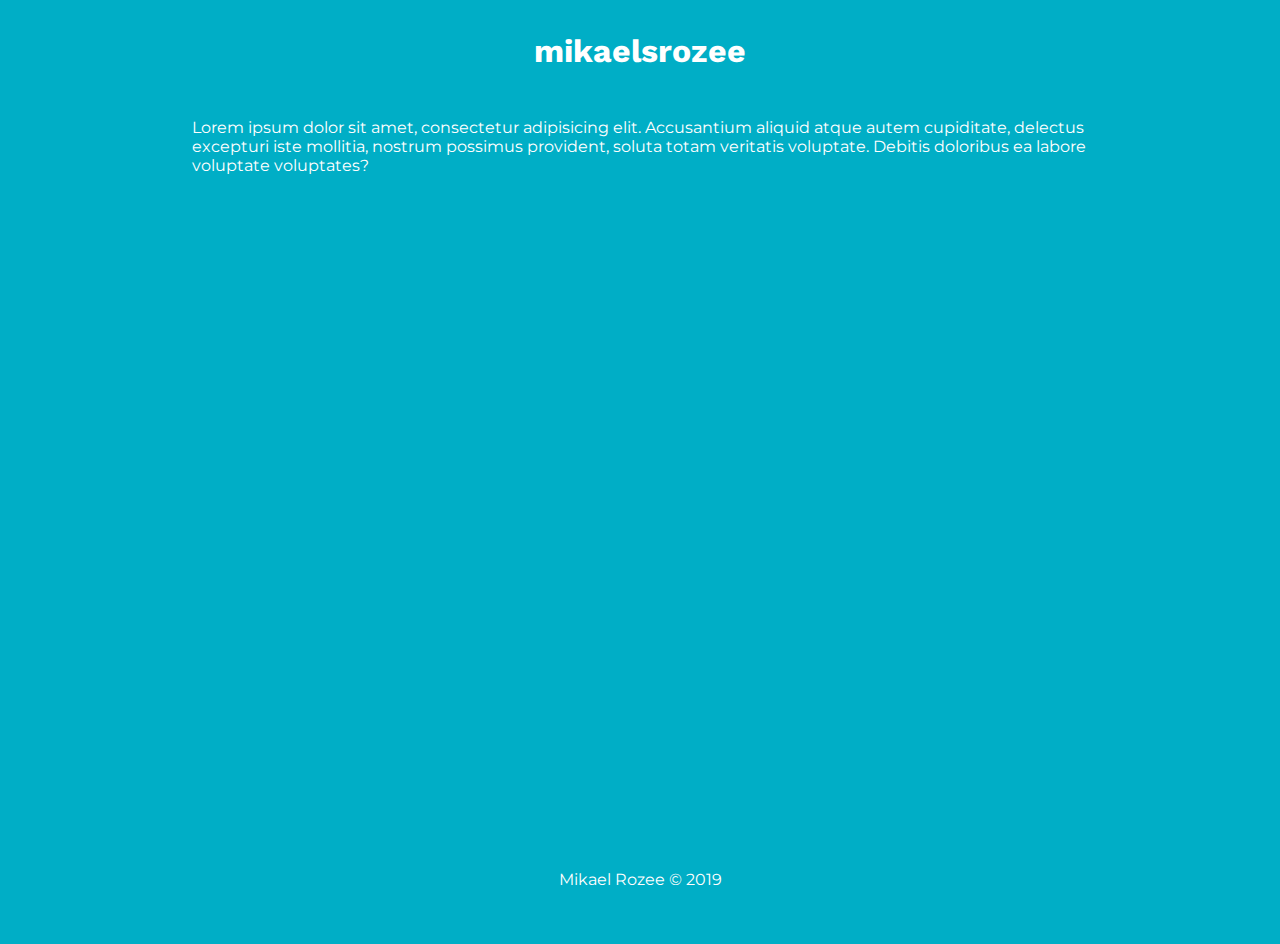
==== index.html @ 4bc17aa0 "basic website" ====
<!DOCTYPE html>
<html lang="en">
<head>
    <meta charset="UTF-8">
    <link rel="stylesheet" href="styles/style.css">
    <title>mikaelsrozee</title>
</head>
<body>
    <header>
        <h1>mikaelsrozee</h1>
    </header>
    <main>
        <p>Lorem ipsum dolor sit amet, consectetur adipisicing elit. Accusantium aliquid atque autem cupiditate,
            delectus excepturi iste mollitia, nostrum possimus provident, soluta totam veritatis voluptate. Debitis
            doloribus ea labore voluptate voluptates?</p>
    </main>
    <footer>
        <p>Mikael Rozee &copy 2019</p>
    </footer>
</body>
</html>
---- styles/style.css ----
@import url('https://fonts.googleapis.com/css?family=Montserrat');
@import url('https://fonts.googleapis.com/css?family=Work+Sans');

* {
    font-family: "Montserrat", sans-serif;
    padding: 0;
    margin: 0;
}

body {
    background: #00AEC6;
    color: white;
    min-height: 100%;
    overflow: hidden;
}

h1, h2, h3, h4, h5, h6 {
    font-family: "Work Sans", serif;
}

header, footer {
    display: flex;
    min-height: 10vh;
}

header *, footer * {
    margin: 0 auto;
    padding: 1em;
}

main {
    padding: 1em 15vw;
    min-height: 80vh;
}
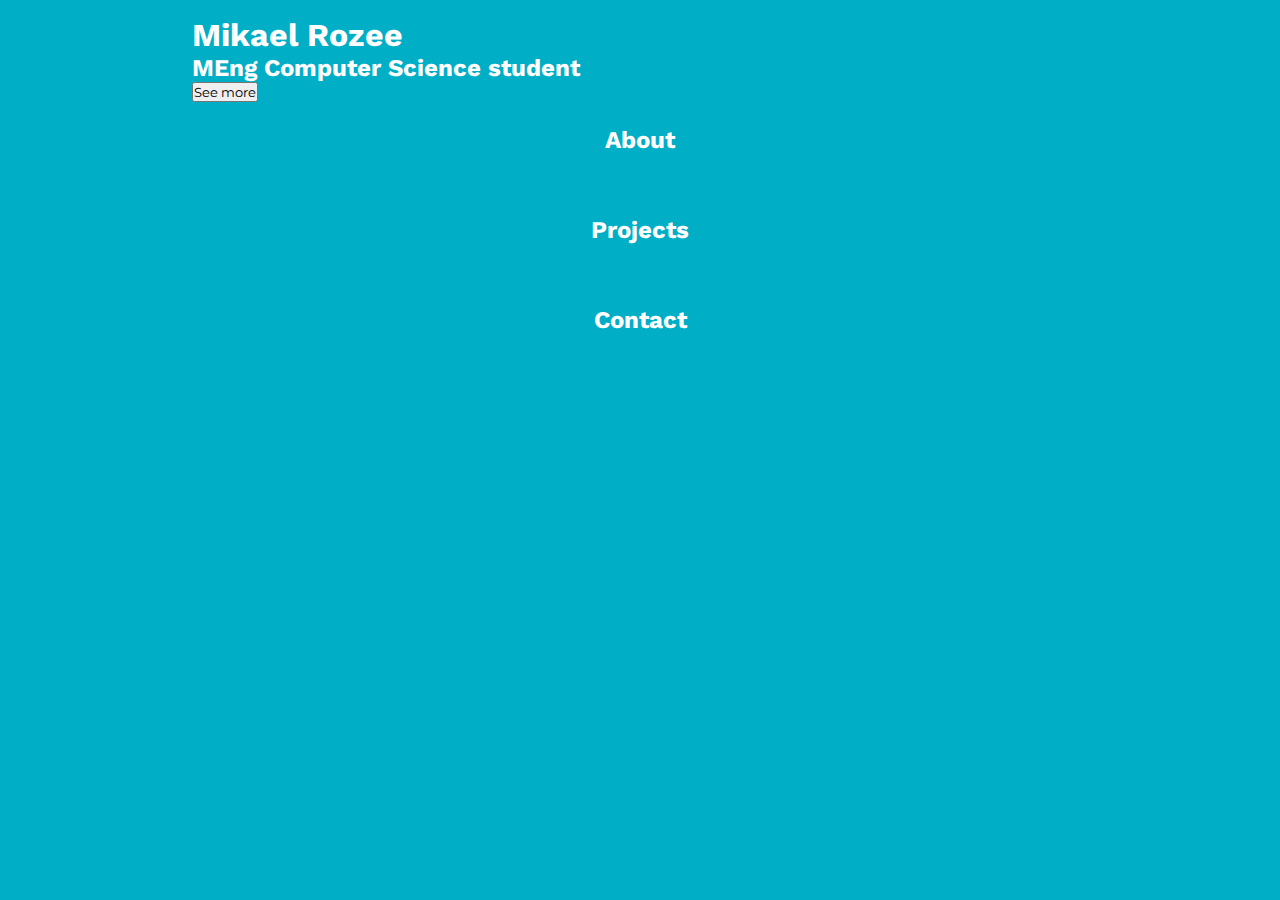
==== commit 458b6638: "add favicon" ====
--- a/index.html
+++ b/index.html
@@ -2,20 +2,38 @@
 <html lang="en">
 <head>
     <meta charset="UTF-8">
+    <meta name="viewport" content="width=device-width, initial-scale=1">
+    <link rel="stylesheet" href="https://use.fontawesome.com/releases/v5.8.1/css/all.css" integrity="sha384-50oBUHEmvpQ+1lW4y57PTFmhCaXp0ML5d60M1M7uH2+nqUivzIebhndOJK28anvf" crossorigin="anonymous">
     <link rel="stylesheet" href="styles/style.css">
+    <link rel="shortcut icon" href="media/favicon.png">
     <title>mikaelsrozee</title>
 </head>
 <body>
-    <header>
-        <h1>mikaelsrozee</h1>
-    </header>
     <main>
-        <p>Lorem ipsum dolor sit amet, consectetur adipisicing elit. Accusantium aliquid atque autem cupiditate,
-            delectus excepturi iste mollitia, nostrum possimus provident, soluta totam veritatis voluptate. Debitis
-            doloribus ea labore voluptate voluptates?</p>
+        <section id="intro">
+            <div class="section-center">
+                <h1>Mikael Rozee</h1>
+                <h2>MEng Computer Science student</h2>
+                <button><span>See more</span><i class="fas fa-arrow-right"></i></button>
+            </div>
+        </section>
+        <section id="about">
+            <header>
+                <h2>About</h2>
+            </header>
+        </section>
+        <section id="projects">
+            <header>
+                <h2>Projects</h2>
+            </header>
+        </section>
+        <section id="contact">
+            <header>
+                <h2>Contact</h2>
+            </header>
+        </section>
     </main>
-    <footer>
-        <p>Mikael Rozee &copy 2019</p>
-    </footer>
+
+    <script src="scripts/scrollTo.js"></script>
 </body>
 </html>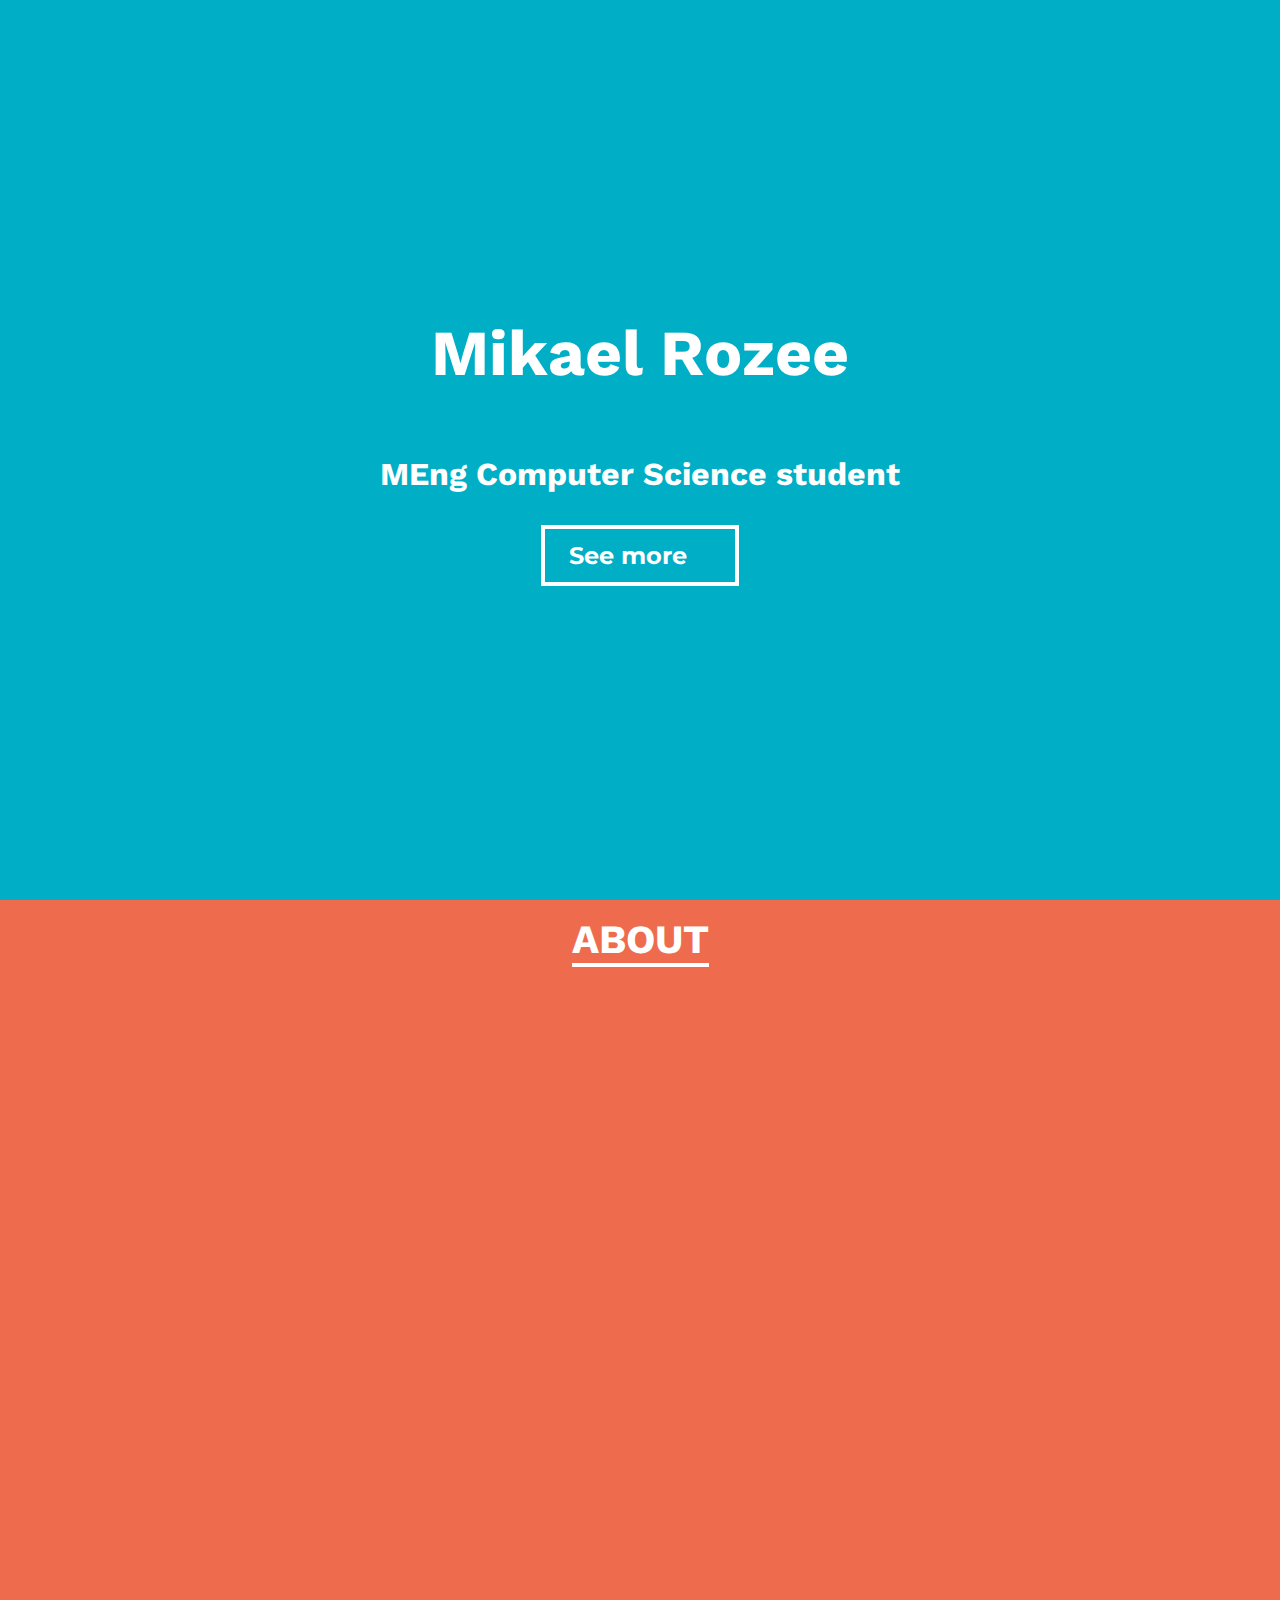
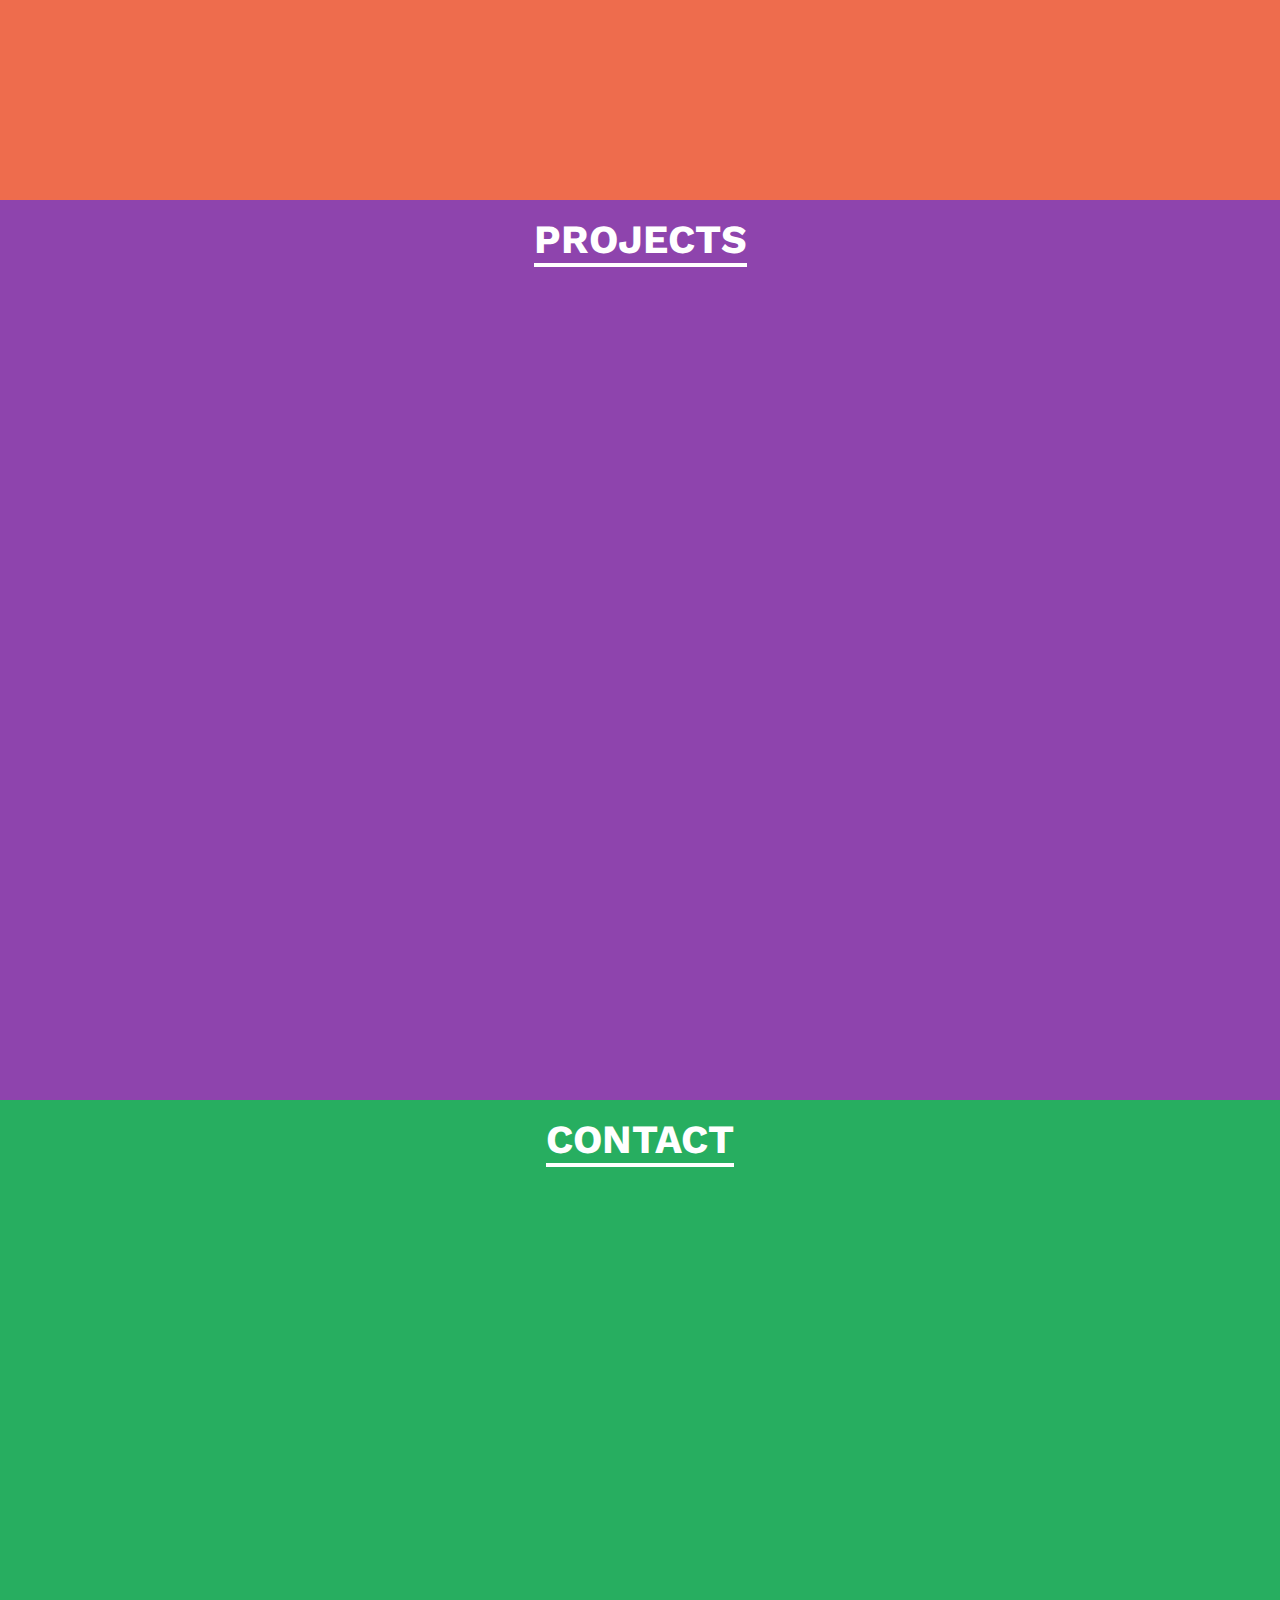
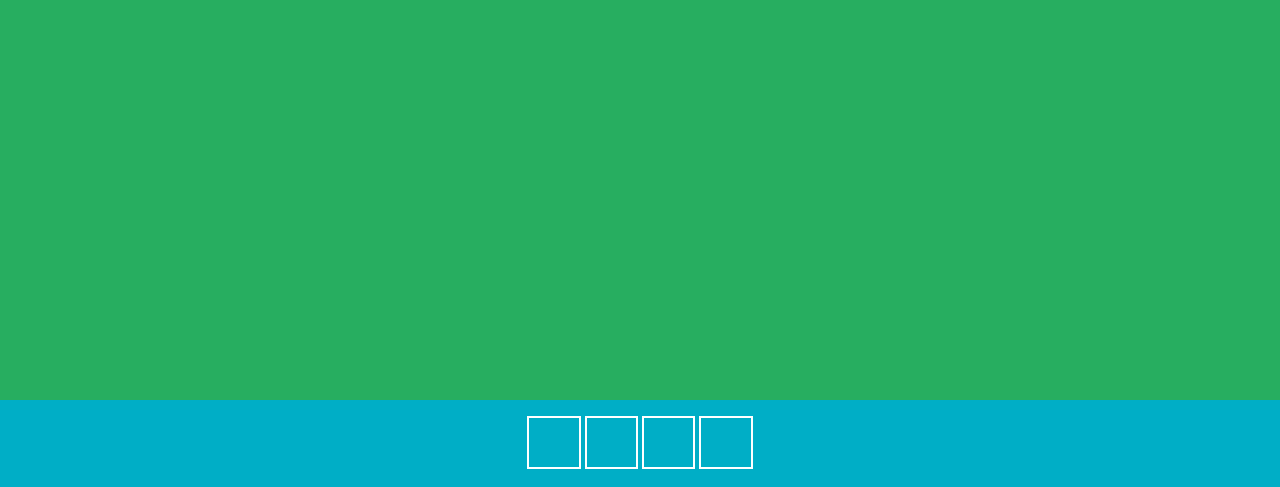
==== commit cc0b0c4a: "create footer" ====
--- a/index.html
+++ b/index.html
@@ -32,6 +32,16 @@
                 <h2>Contact</h2>
             </header>
         </section>
+        <footer>
+            <div class="section-center">
+                <div>
+                    <a href="https://twitter.com/_mikaelsrozee"><button><i class="fab fa-twitter fa-3x"></i></button></a>
+                    <a href="https://github.com/mikaelsrozee"><button><i class="fab fa-github fa-3x"></i></button></a>
+                    <a href="https://linkedin.com/in/mikaelsrozee/"><button><i class="fab fa-linkedin fa-3x"></i></button></a>
+                    <a href="mailto:mikaelsrozee@gmail.com"><button><i class="fas fa-at fa-3x"></i></button></a>
+                </div>
+            </div>
+        </footer>
     </main>
 
     <script src="scripts/scrollTo.js"></script>
--- a/styles/style.css
+++ b/styles/style.css
@@ -1,5 +1,21 @@
 @import url('https://fonts.googleapis.com/css?family=Montserrat');
 @import url('https://fonts.googleapis.com/css?family=Work+Sans');
+
+@keyframes rotate90 {
+    from {transform: rotate(0deg)}
+    to {transform: rotate(90deg)}
+}
+
+@keyframes highlight {
+    from {
+        background: none;
+        border-color: white;
+    }
+    to {
+        background: salmon;
+        border-color: salmon;
+    }
+}
 
 * {
     font-family: "Montserrat", sans-serif;
@@ -7,31 +23,113 @@
     margin: 0;
 }
 
-body {
+html {
+    scroll-behavior: smooth;
+}
+
+body, body a {
     background: #00AEC6;
     color: white;
-    min-height: 100%;
-    overflow: hidden;
 }
 
 h1, h2, h3, h4, h5, h6 {
     font-family: "Work Sans", serif;
 }
 
-header, footer {
+section {
+    height: 100vh;
     display: flex;
-    min-height: 10vh;
+    flex-direction: column;
 }
 
-header *, footer * {
-    margin: 0 auto;
-    padding: 1em;
+section > header {
+    display: flex;
+    padding-top: 1em;
+    text-align: center;
 }
 
-main {
-    padding: 1em 15vw;
-    min-height: 80vh;
+section > header h2 {
+    margin: 0 auto;
+    font-size: 250%;
+    text-transform: uppercase;
+
+    border-bottom: 0.1em white solid;
 }
 
+.section-center {
+    display: flex;
+    flex-direction: column;
+    margin: auto auto;
+    max-width: 80vw;
+    text-align: center;
+}
 
+.section-center > * {
+    margin: auto auto;
+}
 
+#intro h1 {
+    font-size: 400%;
+    padding-bottom: 1em;
+}
+
+#intro h2 {
+    font-size: 200%;
+    padding-bottom: 1em;
+}
+
+#intro button {
+    border: 0.2em white solid;
+    padding: 0.5em 1em;
+    background: none;
+    color: white;
+    font-size: 150%;
+    text-align: left;
+    font-weight: bold;
+}
+
+#intro span {
+    padding-right: 1em;
+}
+
+#intro i {
+    display: inline-block;
+}
+
+#intro button:hover > i {
+    animation: rotate90 0.5s forwards;
+}
+
+button:hover {
+    cursor: pointer;
+    animation: highlight 0.5s forwards;
+}
+
+#about {
+    background: #EE6C4D;
+}
+
+#about h2, #projects h2, #contact h2 {
+    color: white;
+    border-color: white;
+}
+
+#projects {
+    background: #8e44ad;
+}
+
+#contact {
+    background: #27ae60;
+}
+
+footer button {
+    background: none;
+    width: 4em;
+    height: 4em;
+    color: white;
+    border: 0.2em solid white;
+}
+
+footer > .section-center > div {
+    padding: 1em;
+}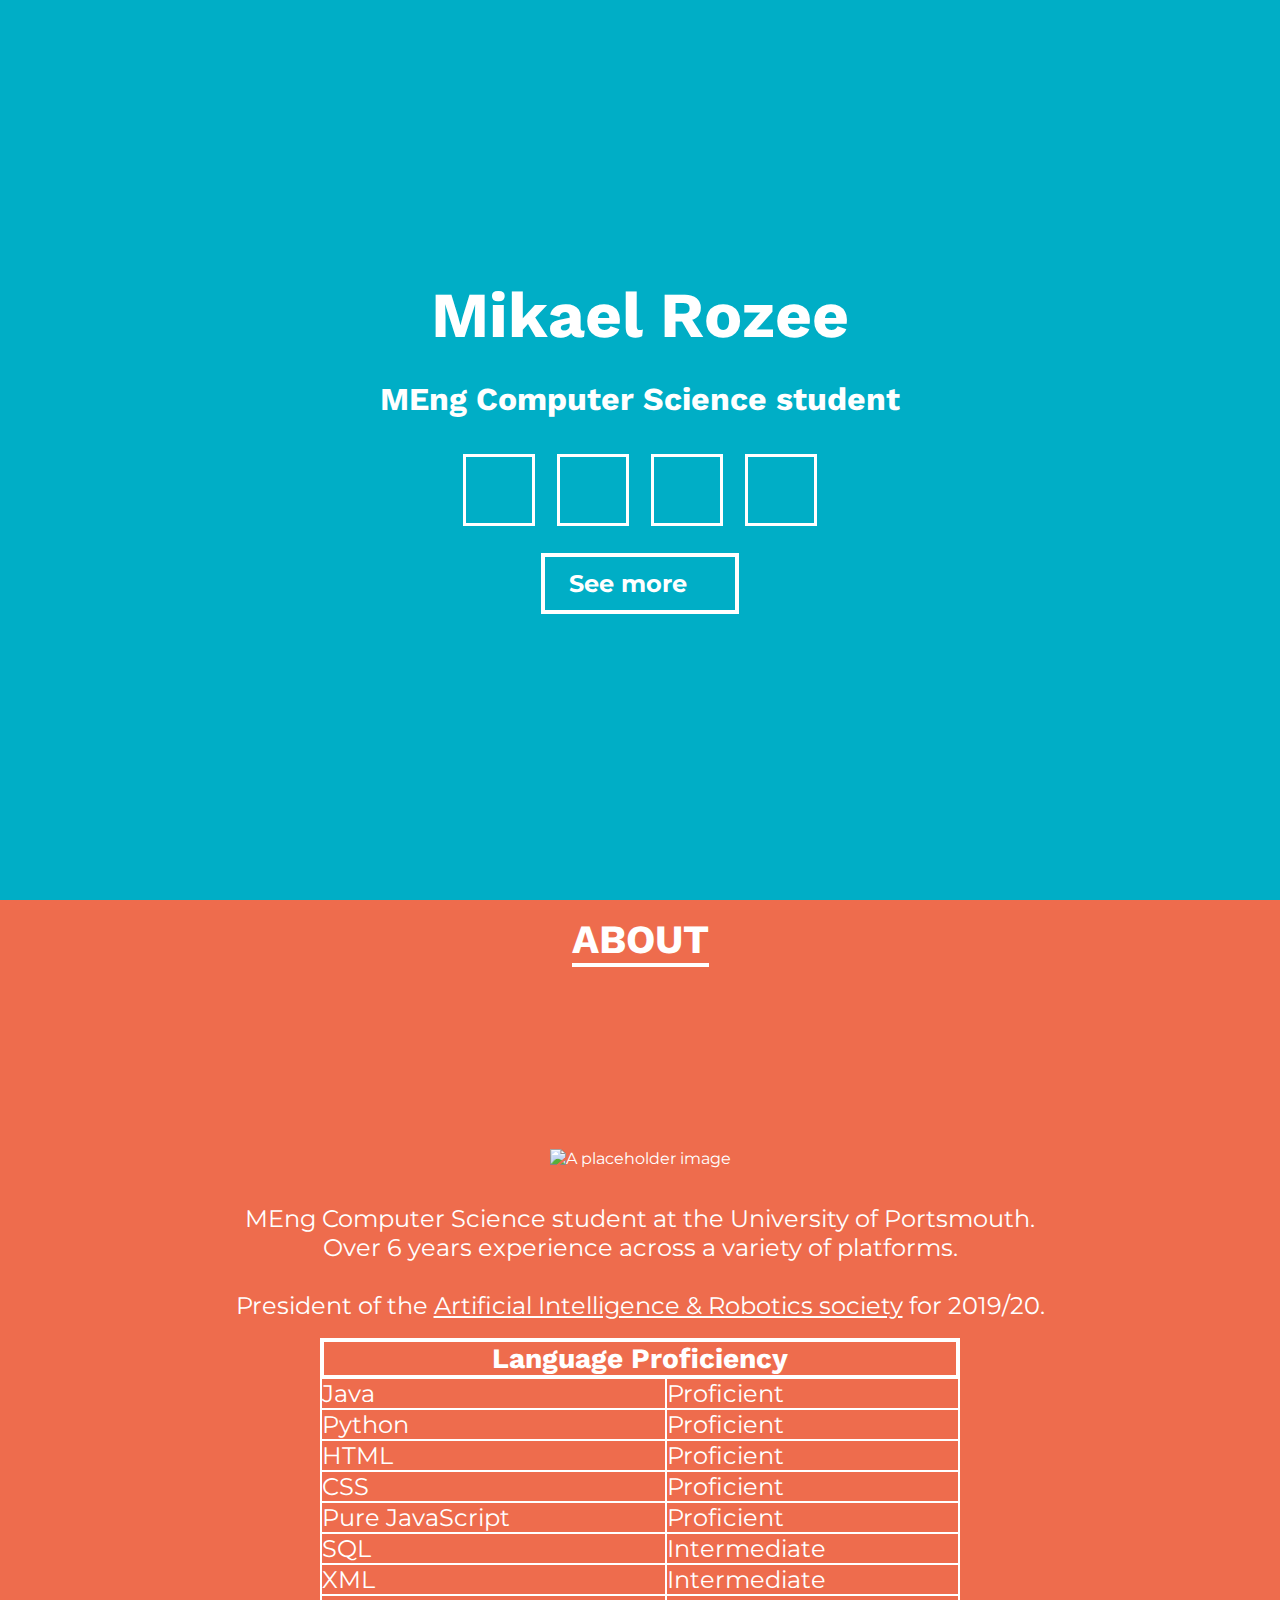
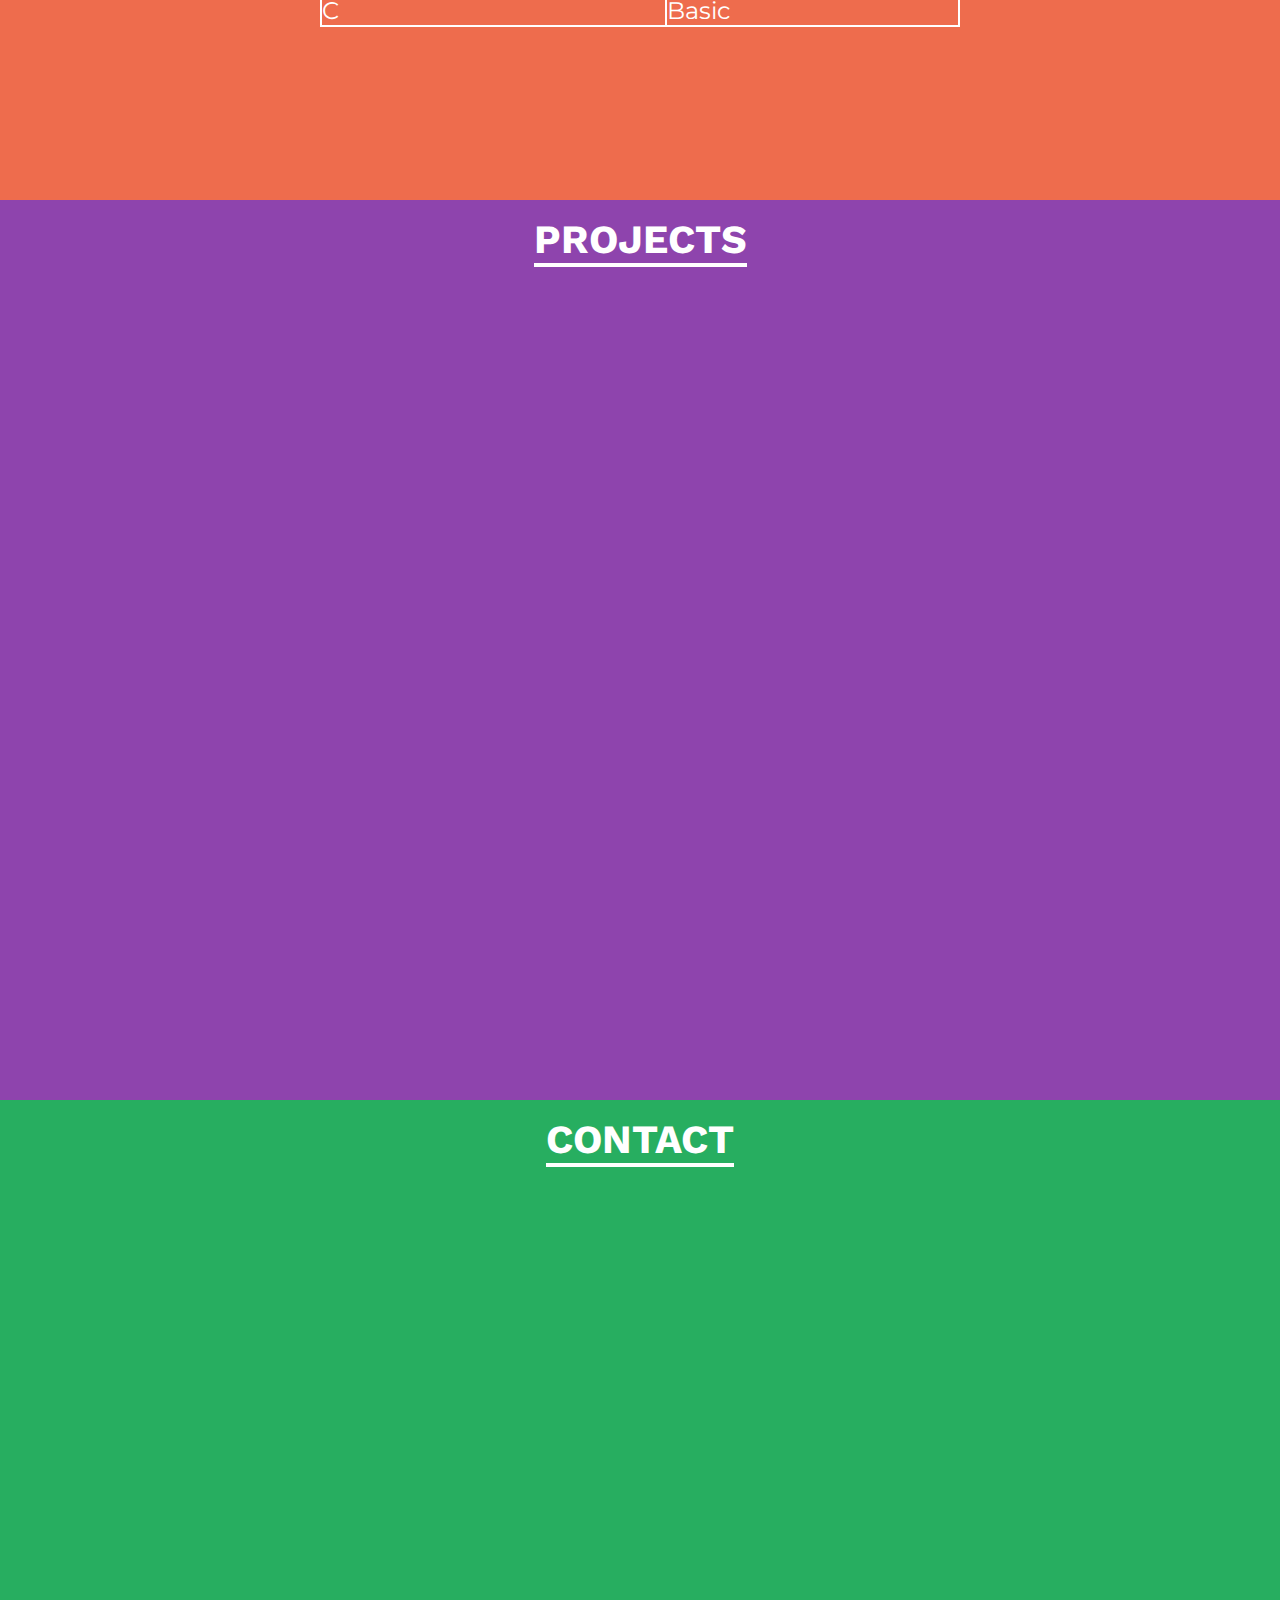
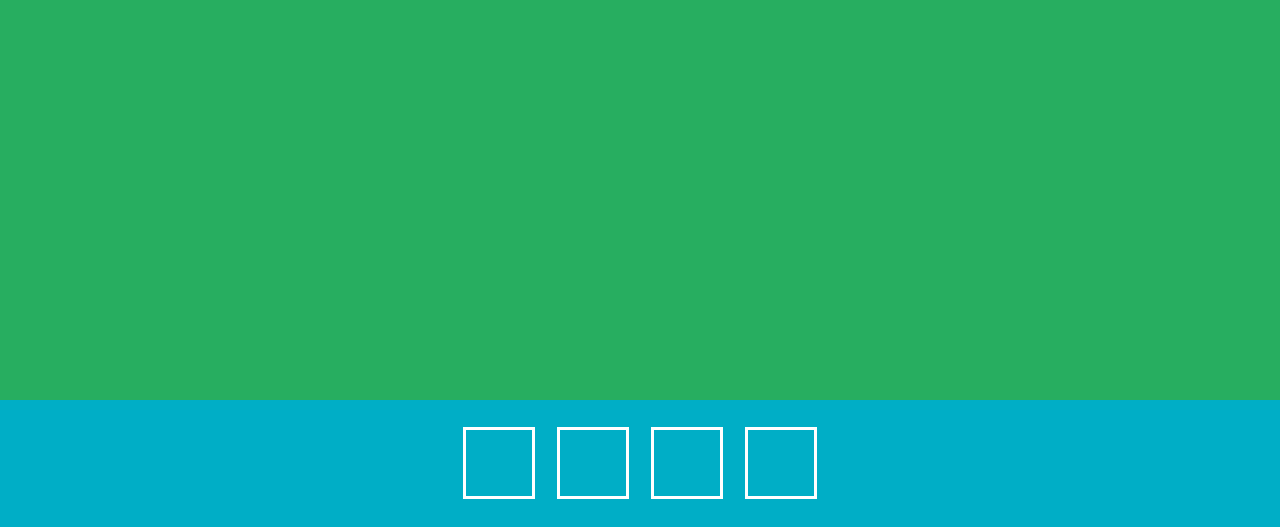
==== commit 8b99acd9: "added about page" ====
--- a/index.html
+++ b/index.html
@@ -14,13 +14,47 @@
             <div class="section-center">
                 <h1>Mikael Rozee</h1>
                 <h2>MEng Computer Science student</h2>
-                <button><span>See more</span><i class="fas fa-arrow-right"></i></button>
+                <div class="socials">
+                    <a href="https://twitter.com/_mikaelsrozee"><button><i class="fab fa-twitter fa-3x"></i></button></a>
+                    <a href="https://github.com/mikaelsrozee"><button><i class="fab fa-github fa-3x"></i></button></a>
+                    <a href="https://linkedin.com/in/mikaelsrozee/"><button><i class="fab fa-linkedin fa-3x"></i></button></a>
+                    <a href="mailto:mikaelsrozee@gmail.com"><button><i class="fas fa-at fa-3x"></i></button></a>
+                </div>
+                <button class="see-more"><span>See more</span><i class="fas fa-arrow-right"></i></button>
             </div>
         </section>
         <section id="about">
             <header>
                 <h2>About</h2>
             </header>
+            <div class="section-center">
+                <picture>
+                    <img src="https://via.placeholder.com/300" alt="A placeholder image">
+                </picture>
+                <div class="text-block">
+                    <p>MEng Computer Science student at the University of Portsmouth.</p>
+                    <p>Over 6 years experience across a variety of platforms.</p>
+                    <p>&nbsp;</p>
+                    <p>President of the <a href="http://portaisociety.com" target="_blank">Artificial Intelligence & Robotics society</a> for 2019/20.</p>
+                </div>
+                <table>
+                    <thead>
+                    <tr>
+                        <td colspan="2"><h3>Language Proficiency</h3></td>
+                    </tr>
+                    </thead>
+                    <tbody>
+                    <tr><td>Java</td><td>Proficient</td></tr>
+                    <tr><td>Python</td><td>Proficient</td></tr>
+                    <tr><td>HTML</td><td>Proficient</td></tr>
+                    <tr><td>CSS</td><td>Proficient</td></tr>
+                    <tr><td>Pure JavaScript</td><td>Proficient</td></tr>
+                    <tr><td>SQL</td><td>Intermediate</td></tr>
+                    <tr><td>XML</td><td>Intermediate</td></tr>
+                    <tr><td>C</td><td>Basic</td></tr>
+                    </tbody>
+                </table>
+            </div>
         </section>
         <section id="projects">
             <header>
@@ -34,7 +68,7 @@
         </section>
         <footer>
             <div class="section-center">
-                <div>
+                <div class="socials">
                     <a href="https://twitter.com/_mikaelsrozee"><button><i class="fab fa-twitter fa-3x"></i></button></a>
                     <a href="https://github.com/mikaelsrozee"><button><i class="fab fa-github fa-3x"></i></button></a>
                     <a href="https://linkedin.com/in/mikaelsrozee/"><button><i class="fab fa-linkedin fa-3x"></i></button></a>
--- a/styles/style.css
+++ b/styles/style.css
@@ -28,7 +28,6 @@
 }
 
 body, body a {
-    background: #00AEC6;
     color: white;
 }
 
@@ -37,9 +36,10 @@
 }
 
 section {
-    height: 100vh;
+    min-height: 99vh;
     display: flex;
     flex-direction: column;
+    padding-bottom: 1vh;
 }
 
 section > header {
@@ -68,17 +68,21 @@
     margin: auto auto;
 }
 
+#intro, footer {
+    background: #00AEC6;
+}
+
 #intro h1 {
     font-size: 400%;
-    padding-bottom: 1em;
+    padding-bottom: 3vh;
 }
 
 #intro h2 {
     font-size: 200%;
-    padding-bottom: 1em;
+    padding-bottom: 1vh;
 }
 
-#intro button {
+.see-more {
     border: 0.2em white solid;
     padding: 0.5em 1em;
     background: none;
@@ -96,7 +100,7 @@
     display: inline-block;
 }
 
-#intro button:hover > i {
+.see-more:hover > i {
     animation: rotate90 0.5s forwards;
 }
 
@@ -107,6 +111,24 @@
 
 #about {
     background: #EE6C4D;
+}
+
+#about .text-block, #about table {
+    font-size: 150%;
+}
+
+#about table {
+    text-align: left;
+    width: 50vw;
+}
+
+#about picture > * {
+    width: 40vmin;
+    height: 40vmin;
+}
+
+#about picture, .text-block {
+    padding: 2vh 2vw;
 }
 
 #about h2, #projects h2, #contact h2 {
@@ -122,14 +144,40 @@
     background: #27ae60;
 }
 
-footer button {
+.socials button {
     background: none;
     width: 4em;
     height: 4em;
+    font-size: 2vmin;
     color: white;
     border: 0.2em solid white;
+    margin: 0 0.5em;
 }
 
-footer > .section-center > div {
-    padding: 1em;
+@media (max-width: 710px) {
+    .socials button {
+        font-size: 3vmin;
+    }
+}
+
+@media (max-width: 445px) {
+    .socials button {
+        font-size: 3.5vmin;
+    }
+}
+
+.socials {
+    margin: 3vh 0;
+}
+
+table {
+    border-collapse: collapse;
+}
+
+table * {
+    border: 0.1em solid white;
+}
+
+thead {
+    text-align: center;
 }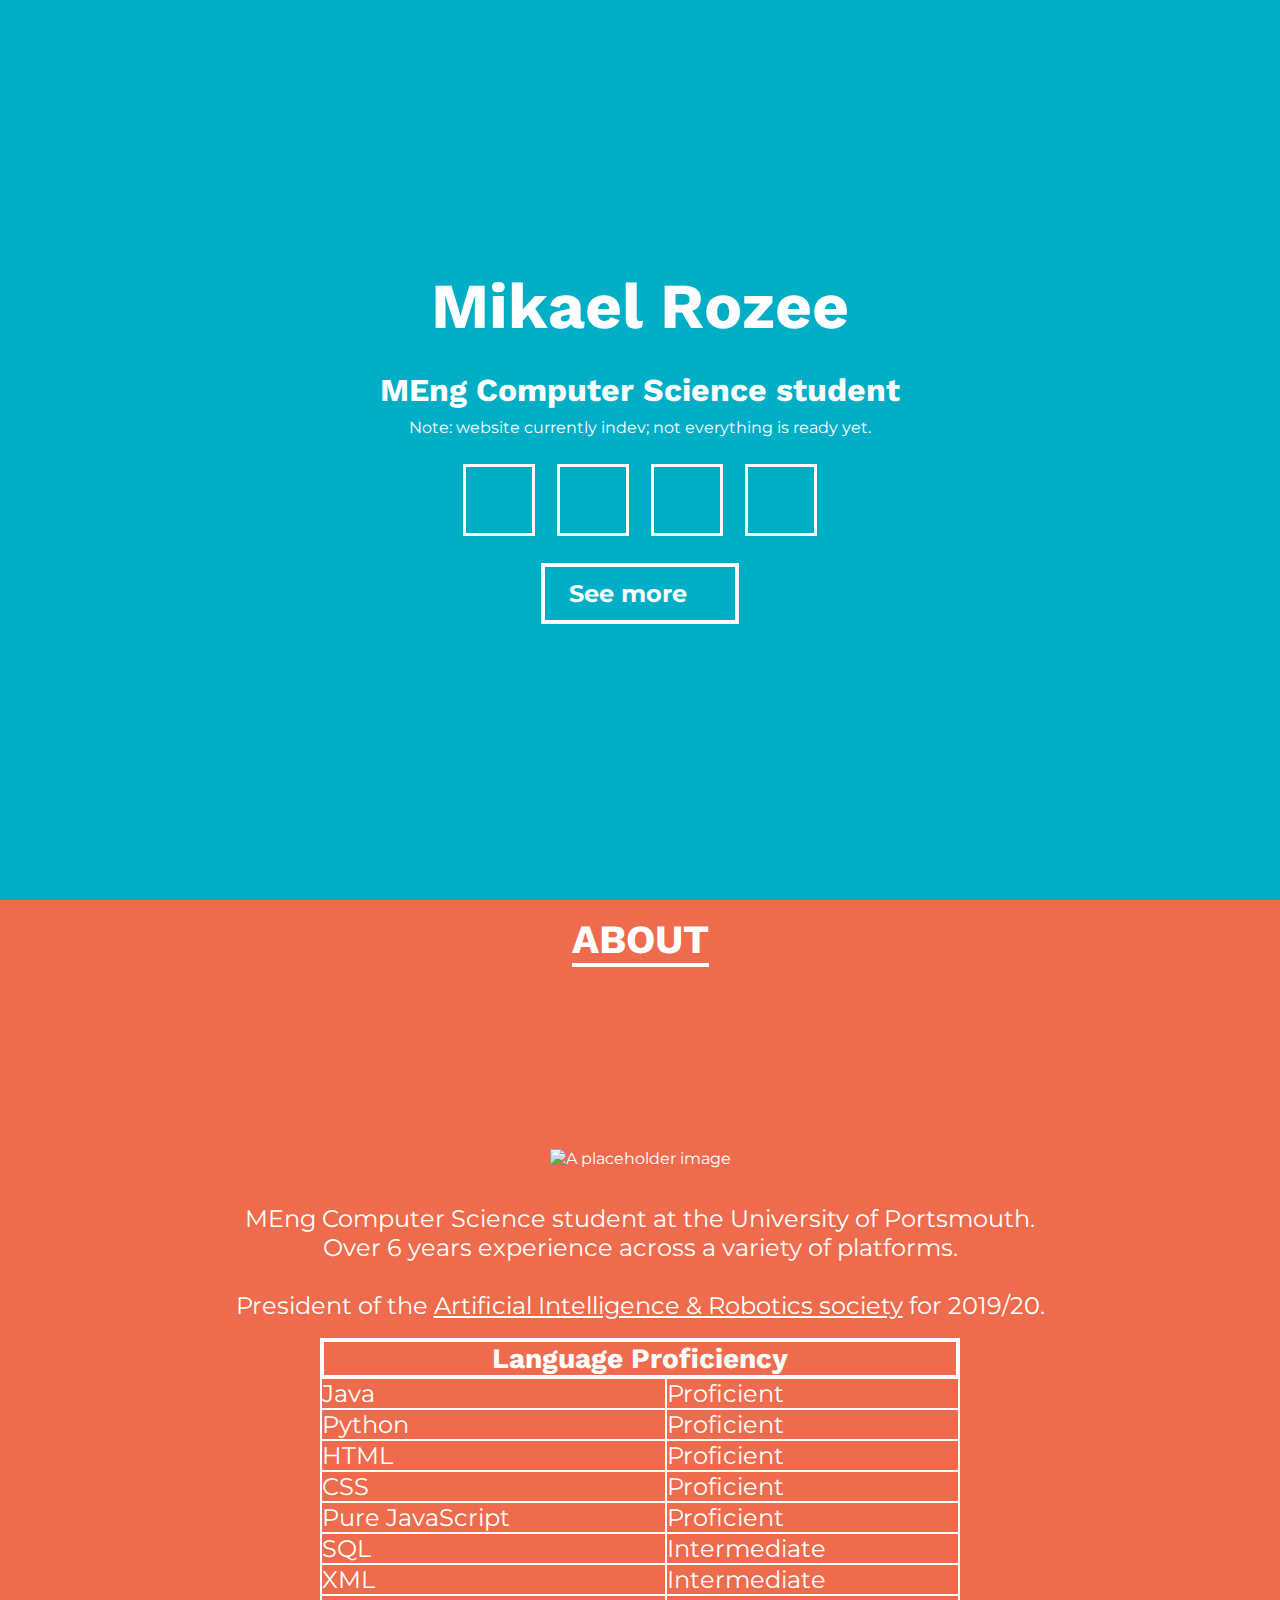
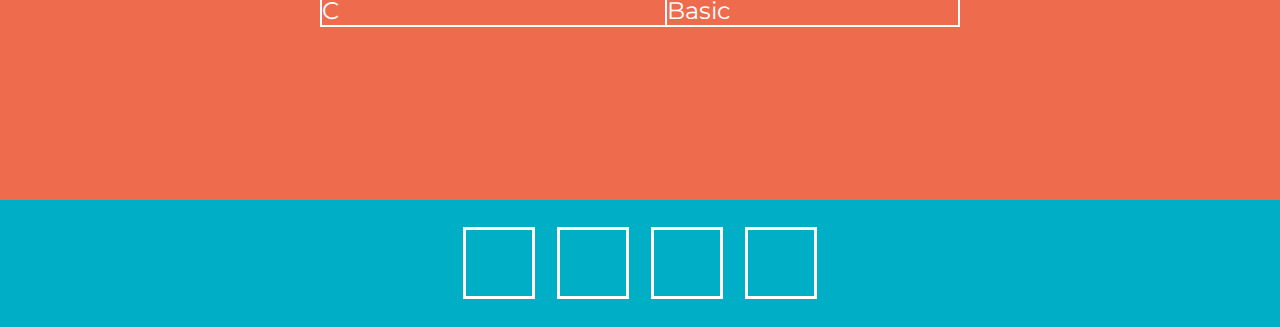
==== commit 8e7d8f89: "remove empty sections for now" ====
--- a/index.html
+++ b/index.html
@@ -14,6 +14,7 @@
             <div class="section-center">
                 <h1>Mikael Rozee</h1>
                 <h2>MEng Computer Science student</h2>
+                <p>Note: website currently indev; not everything is ready yet.</p>
                 <div class="socials">
                     <a href="https://twitter.com/_mikaelsrozee"><button><i class="fab fa-twitter fa-3x"></i></button></a>
                     <a href="https://github.com/mikaelsrozee"><button><i class="fab fa-github fa-3x"></i></button></a>
@@ -37,35 +38,37 @@
                     <p>&nbsp;</p>
                     <p>President of the <a href="http://portaisociety.com" target="_blank">Artificial Intelligence & Robotics society</a> for 2019/20.</p>
                 </div>
-                <table>
-                    <thead>
-                    <tr>
-                        <td colspan="2"><h3>Language Proficiency</h3></td>
-                    </tr>
-                    </thead>
-                    <tbody>
-                    <tr><td>Java</td><td>Proficient</td></tr>
-                    <tr><td>Python</td><td>Proficient</td></tr>
-                    <tr><td>HTML</td><td>Proficient</td></tr>
-                    <tr><td>CSS</td><td>Proficient</td></tr>
-                    <tr><td>Pure JavaScript</td><td>Proficient</td></tr>
-                    <tr><td>SQL</td><td>Intermediate</td></tr>
-                    <tr><td>XML</td><td>Intermediate</td></tr>
-                    <tr><td>C</td><td>Basic</td></tr>
-                    </tbody>
-                </table>
+                <div>
+                    <table>
+                        <thead>
+                        <tr>
+                            <td colspan="2"><h3>Language Proficiency</h3></td>
+                        </tr>
+                        </thead>
+                        <tbody>
+                        <tr><td>Java</td><td>Proficient</td></tr>
+                        <tr><td>Python</td><td>Proficient</td></tr>
+                        <tr><td>HTML</td><td>Proficient</td></tr>
+                        <tr><td>CSS</td><td>Proficient</td></tr>
+                        <tr><td>Pure JavaScript</td><td>Proficient</td></tr>
+                        <tr><td>SQL</td><td>Intermediate</td></tr>
+                        <tr><td>XML</td><td>Intermediate</td></tr>
+                        <tr><td>C</td><td>Basic</td></tr>
+                        </tbody>
+                    </table>
+                </div>
             </div>
         </section>
-        <section id="projects">
-            <header>
-                <h2>Projects</h2>
-            </header>
-        </section>
-        <section id="contact">
-            <header>
-                <h2>Contact</h2>
-            </header>
-        </section>
+<!--        <section id="projects">-->
+<!--            <header>-->
+<!--                <h2>Projects</h2>-->
+<!--            </header>-->
+<!--        </section>-->
+<!--        <section id="contact">-->
+<!--            <header>-->
+<!--                <h2>Contact</h2>-->
+<!--            </header>-->
+<!--        </section>-->
         <footer>
             <div class="section-center">
                 <div class="socials">
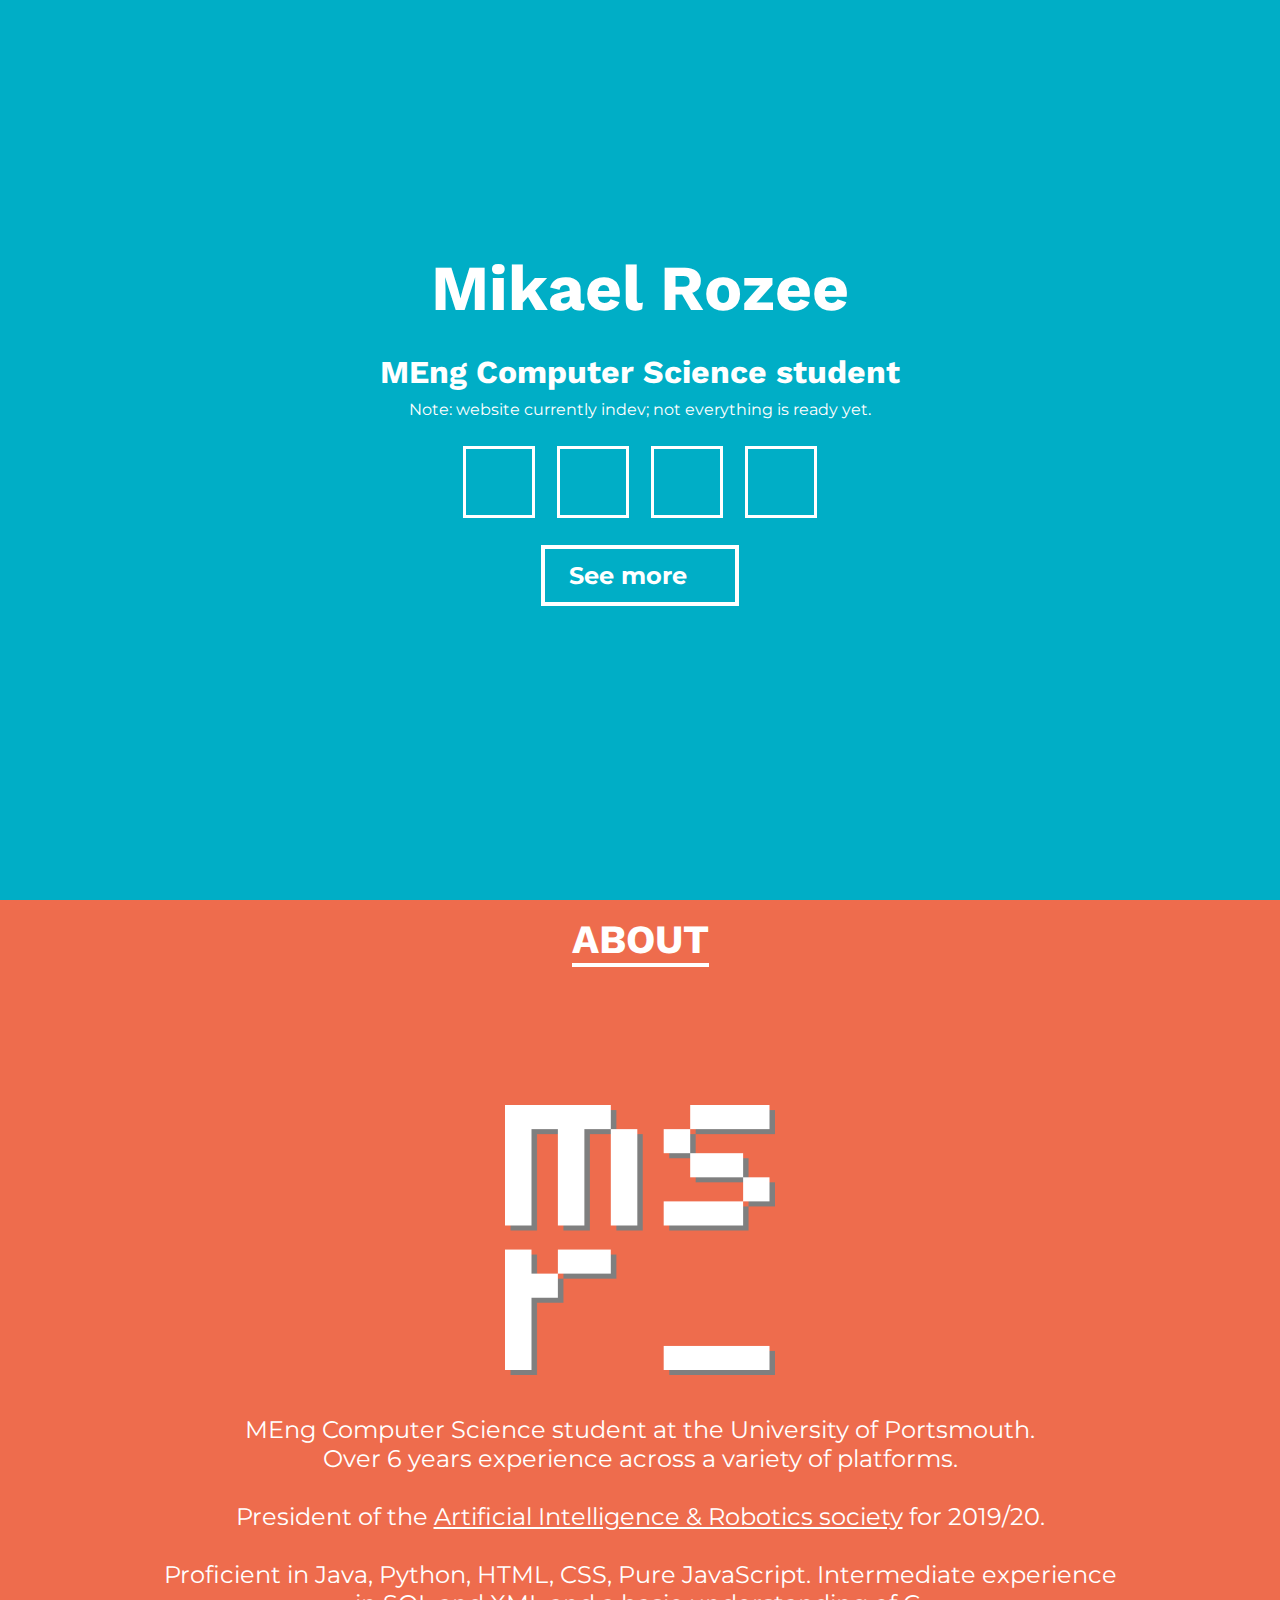
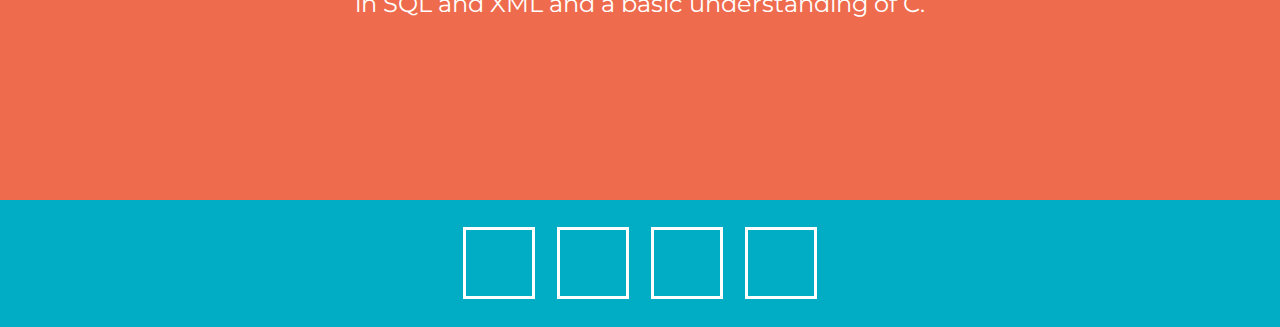
==== commit 8f513525: "replaced placeholder image with a different placeholder" ====
--- a/index.html
+++ b/index.html
@@ -30,32 +30,15 @@
             </header>
             <div class="section-center">
                 <picture>
-                    <img src="https://via.placeholder.com/300" alt="A placeholder image">
+                    <img src="media/me.png" alt="A placeholder image">
                 </picture>
                 <div class="text-block">
                     <p>MEng Computer Science student at the University of Portsmouth.</p>
                     <p>Over 6 years experience across a variety of platforms.</p>
                     <p>&nbsp;</p>
                     <p>President of the <a href="http://portaisociety.com" target="_blank">Artificial Intelligence & Robotics society</a> for 2019/20.</p>
-                </div>
-                <div>
-                    <table>
-                        <thead>
-                        <tr>
-                            <td colspan="2"><h3>Language Proficiency</h3></td>
-                        </tr>
-                        </thead>
-                        <tbody>
-                        <tr><td>Java</td><td>Proficient</td></tr>
-                        <tr><td>Python</td><td>Proficient</td></tr>
-                        <tr><td>HTML</td><td>Proficient</td></tr>
-                        <tr><td>CSS</td><td>Proficient</td></tr>
-                        <tr><td>Pure JavaScript</td><td>Proficient</td></tr>
-                        <tr><td>SQL</td><td>Intermediate</td></tr>
-                        <tr><td>XML</td><td>Intermediate</td></tr>
-                        <tr><td>C</td><td>Basic</td></tr>
-                        </tbody>
-                    </table>
+                    <p>&nbsp;</p>
+                    <p>Proficient in Java, Python, HTML, CSS, Pure JavaScript. Intermediate experience in SQL and XML and a basic understanding of C.</p>
                 </div>
             </div>
         </section>
--- a/styles/style.css
+++ b/styles/style.css
@@ -36,10 +36,10 @@
 }
 
 section {
-    min-height: 99vh;
+    min-height: 95vh;
     display: flex;
     flex-direction: column;
-    padding-bottom: 1vh;
+    padding-bottom: 5vh;
 }
 
 section > header {
@@ -68,8 +68,12 @@
     margin: auto auto;
 }
 
-#intro, footer {
+#intro {
     background: #00AEC6;
+}
+
+footer {
+    background: #00ADC5;
 }
 
 #intro h1 {
@@ -123,8 +127,8 @@
 }
 
 #about picture > * {
-    width: 40vmin;
-    height: 40vmin;
+    width: 30vmin;
+    height: 30vmin;
 }
 
 #about picture, .text-block {
@@ -169,15 +173,3 @@
 .socials {
     margin: 3vh 0;
 }
-
-table {
-    border-collapse: collapse;
-}
-
-table * {
-    border: 0.1em solid white;
-}
-
-thead {
-    text-align: center;
-}